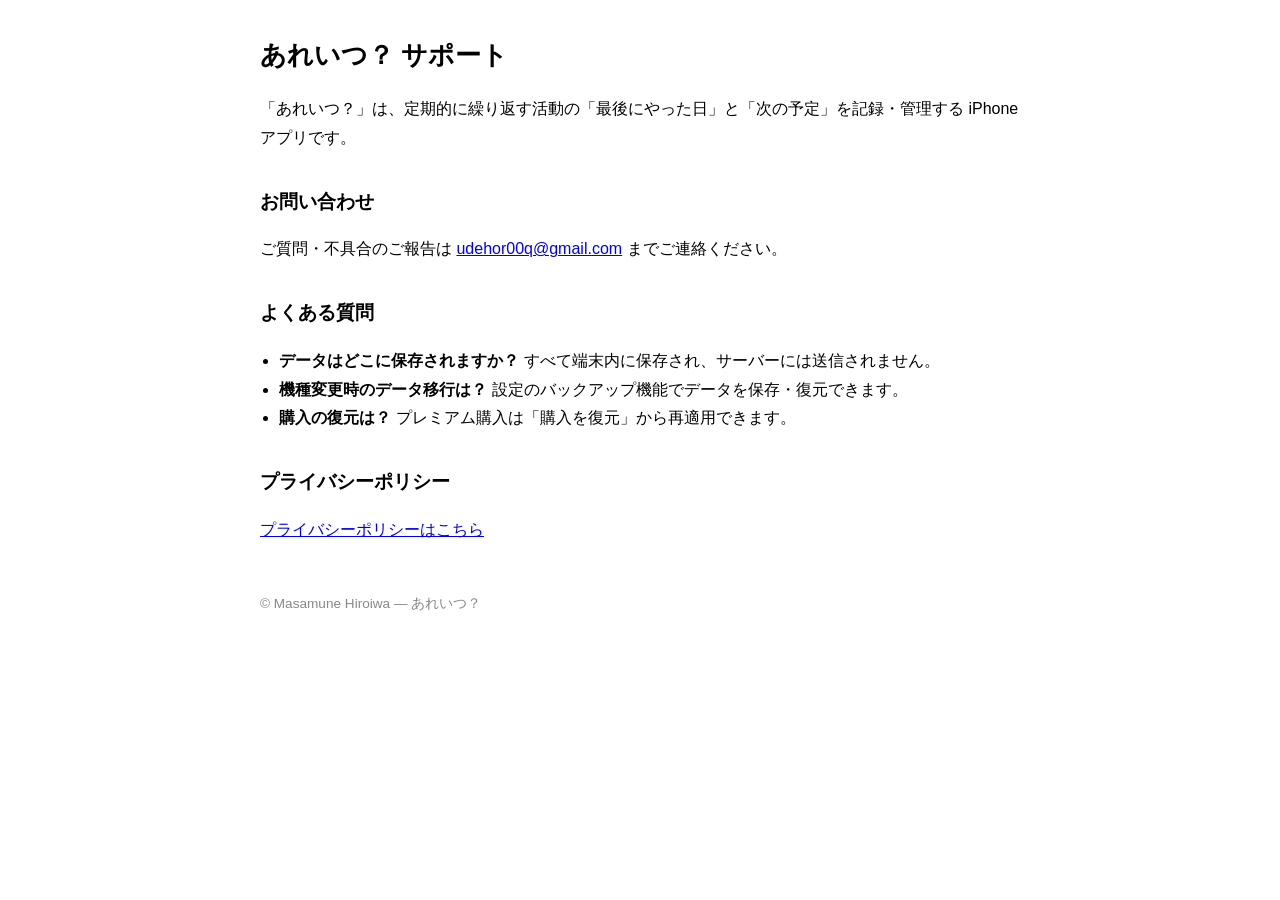
==== docs/areitsu/index.html @ d085ea8a "feat: あれいつ？のサポートページを追加" ====
<!doctype html>
<html lang="ja">
<head>
  <meta charset="utf-8">
  <meta name="viewport" content="width=device-width, initial-scale=1">
  <title>あれいつ？ サポート</title>
  <style>
    :root { color-scheme: light dark; }
    body { font-family: -apple-system, "Hiragino Sans", sans-serif;
           max-width: 760px; margin: 2rem auto; padding: 0 1rem; line-height: 1.8; }
    h1 { font-size: 1.6rem; } h2 { font-size: 1.2rem; margin-top: 2rem; }
    ul { padding-left: 1.2rem; }
    footer { margin-top: 3rem; color: #888; font-size: .85rem; }
  </style>
</head>
<body>
  <h1>あれいつ？ サポート</h1>
  <p>「あれいつ？」は、定期的に繰り返す活動の「最後にやった日」と「次の予定」を記録・管理する iPhone アプリです。</p>

  <h2>お問い合わせ</h2>
  <p>ご質問・不具合のご報告は <a href="mailto:udehor00q@gmail.com">udehor00q@gmail.com</a> までご連絡ください。</p>

  <h2>よくある質問</h2>
  <ul>
    <li><strong>データはどこに保存されますか？</strong> すべて端末内に保存され、サーバーには送信されません。</li>
    <li><strong>機種変更時のデータ移行は？</strong> 設定のバックアップ機能でデータを保存・復元できます。</li>
    <li><strong>購入の復元は？</strong> プレミアム購入は「購入を復元」から再適用できます。</li>
  </ul>

  <h2>プライバシーポリシー</h2>
  <p><a href="./privacy-policy.html">プライバシーポリシーはこちら</a></p>

  <footer>© Masamune Hiroiwa — あれいつ？</footer>
</body>
</html>
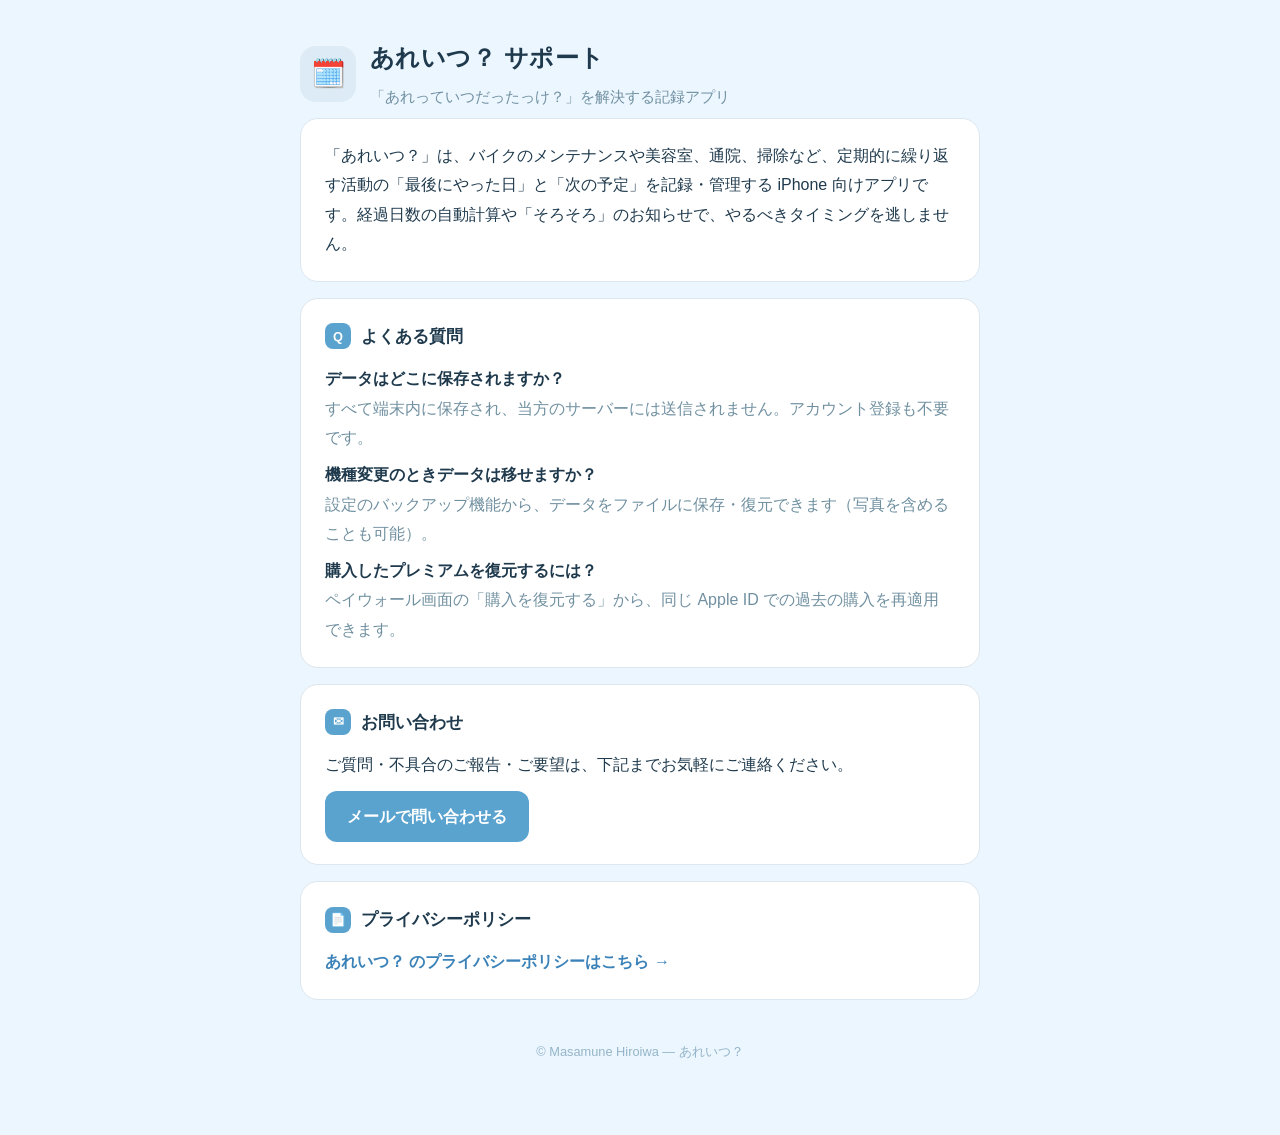
==== commit 84b45602: "design: ポリシー/サポートページをライトモード固定・ブランド配色で刷新 - アプリのデザイントークン(配色/角丸)に合わせた共通 style.css を追加 - ライトモード固定(ダーク追従を" ====
--- a/docs/areitsu/index.html
+++ b/docs/areitsu/index.html
@@ -4,32 +4,44 @@
   <meta charset="utf-8">
   <meta name="viewport" content="width=device-width, initial-scale=1">
   <title>あれいつ？ サポート</title>
-  <style>
-    :root { color-scheme: light dark; }
-    body { font-family: -apple-system, "Hiragino Sans", sans-serif;
-           max-width: 760px; margin: 2rem auto; padding: 0 1rem; line-height: 1.8; }
-    h1 { font-size: 1.6rem; } h2 { font-size: 1.2rem; margin-top: 2rem; }
-    ul { padding-left: 1.2rem; }
-    footer { margin-top: 3rem; color: #888; font-size: .85rem; }
-  </style>
+  <link rel="stylesheet" href="../style.css">
 </head>
 <body>
-  <h1>あれいつ？ サポート</h1>
-  <p>「あれいつ？」は、定期的に繰り返す活動の「最後にやった日」と「次の予定」を記録・管理する iPhone アプリです。</p>
+  <main class="wrap">
+    <div class="hero">
+      <div class="badge">🗓️</div>
+      <div>
+        <h1>あれいつ？ サポート</h1>
+        <p class="lead">「あれっていつだったっけ？」を解決する記録アプリ</p>
+      </div>
+    </div>
 
-  <h2>お問い合わせ</h2>
-  <p>ご質問・不具合のご報告は <a href="mailto:udehor00q@gmail.com">udehor00q@gmail.com</a> までご連絡ください。</p>
+    <div class="card">
+      <p>「あれいつ？」は、バイクのメンテナンスや美容室、通院、掃除など、定期的に繰り返す活動の「最後にやった日」と「次の予定」を記録・管理する iPhone 向けアプリです。経過日数の自動計算や「そろそろ」のお知らせで、やるべきタイミングを逃しません。</p>
+    </div>
 
-  <h2>よくある質問</h2>
-  <ul>
-    <li><strong>データはどこに保存されますか？</strong> すべて端末内に保存され、サーバーには送信されません。</li>
-    <li><strong>機種変更時のデータ移行は？</strong> 設定のバックアップ機能でデータを保存・復元できます。</li>
-    <li><strong>購入の復元は？</strong> プレミアム購入は「購入を復元」から再適用できます。</li>
-  </ul>
+    <div class="card">
+      <h2><span class="n">Q</span>よくある質問</h2>
+      <p><strong>データはどこに保存されますか？</strong><br>
+        <span class="muted">すべて端末内に保存され、当方のサーバーには送信されません。アカウント登録も不要です。</span></p>
+      <p><strong>機種変更のときデータは移せますか？</strong><br>
+        <span class="muted">設定のバックアップ機能から、データをファイルに保存・復元できます（写真を含めることも可能）。</span></p>
+      <p><strong>購入したプレミアムを復元するには？</strong><br>
+        <span class="muted">ペイウォール画面の「購入を復元する」から、同じ Apple ID での過去の購入を再適用できます。</span></p>
+    </div>
 
-  <h2>プライバシーポリシー</h2>
-  <p><a href="./privacy-policy.html">プライバシーポリシーはこちら</a></p>
+    <div class="card">
+      <h2><span class="n">✉</span>お問い合わせ</h2>
+      <p>ご質問・不具合のご報告・ご要望は、下記までお気軽にご連絡ください。</p>
+      <a class="contact-btn" href="mailto:udehor00q@gmail.com">メールで問い合わせる</a>
+    </div>
 
-  <footer>© Masamune Hiroiwa — あれいつ？</footer>
+    <div class="card">
+      <h2><span class="n">📄</span>プライバシーポリシー</h2>
+      <p><a href="privacy-policy.html">あれいつ？ のプライバシーポリシーはこちら →</a></p>
+    </div>
+
+    <footer>© Masamune Hiroiwa — あれいつ？</footer>
+  </main>
 </body>
 </html>
--- a/docs/style.css
+++ b/docs/style.css
@@ -0,0 +1,93 @@
+/* あれいつ？ などのアプリのポリシー/サポートページ共通スタイル。
+   アプリのデザイントークン（requirements 3.1）に合わせたライトモード固定デザイン。 */
+:root {
+  --bg: #ECF6FF;
+  --card: #FFFFFF;
+  --text: #1F3A4D;
+  --sub: #7090A0;
+  --aux: #94B5C8;
+  --border: #DCE7EF;
+  --weak: #ECF2F8;
+  --primary: #5BA3CF;
+  --primary-dark: #3B82B8;
+  --primary-light: #DCEBF5;
+}
+
+* { box-sizing: border-box; }
+html { color-scheme: light; }           /* ダークモードに追従させずライト固定 */
+
+body {
+  margin: 0;
+  background: var(--bg);
+  color: var(--text);
+  font-family: -apple-system, BlinkMacSystemFont, "Hiragino Sans",
+    "Hiragino Kaku Gothic ProN", Meiryo, sans-serif;
+  line-height: 1.85;
+  -webkit-font-smoothing: antialiased;
+  text-rendering: optimizeLegibility;
+}
+
+.wrap { max-width: 720px; margin: 0 auto; padding: 36px 20px 72px; }
+
+/* ヒーロー */
+.hero { display: flex; align-items: center; gap: 14px; margin-bottom: 6px; }
+.badge {
+  width: 56px; height: 56px; border-radius: 16px;
+  background: var(--primary-light);
+  display: flex; align-items: center; justify-content: center;
+  font-size: 28px; flex: none;
+}
+.hero h1 { font-size: 1.5rem; margin: 0; letter-spacing: .02em; }
+.hero .lead { color: var(--sub); font-size: .95rem; margin: 3px 0 0; }
+
+.updated {
+  display: inline-block; margin: 16px 0 26px; padding: 5px 13px;
+  border-radius: 999px; background: var(--primary-light);
+  color: var(--primary-dark); font-size: .8rem; font-weight: 600;
+}
+
+/* カード */
+.card {
+  background: var(--card); border: 1px solid var(--border);
+  border-radius: 18px; padding: 22px 24px; margin: 0 0 16px;
+}
+.card h2 {
+  font-size: 1.05rem; margin: 0 0 12px; display: flex; align-items: center; gap: 10px;
+}
+.card h2 .n {
+  display: inline-flex; align-items: center; justify-content: center;
+  width: 26px; height: 26px; border-radius: 8px;
+  background: var(--primary); color: #fff; font-size: .8rem; font-weight: 700; flex: none;
+}
+.card p { margin: .45em 0; }
+.card p:first-of-type { margin-top: 0; }
+.card p:last-child { margin-bottom: 0; }
+
+ul { padding-left: 1.25em; margin: .5em 0; }
+li { margin: .3em 0; }
+
+a { color: var(--primary-dark); text-decoration: none; font-weight: 600; }
+a:hover { text-decoration: underline; }
+
+.contact-btn {
+  display: inline-block; margin-top: 4px; padding: 11px 22px;
+  border-radius: 12px; background: var(--primary); color: #fff !important; font-weight: 700;
+}
+.contact-btn:hover { background: var(--primary-dark); text-decoration: none; }
+
+.muted { color: var(--sub); }
+.small { font-size: .85rem; }
+
+footer { margin-top: 40px; text-align: center; color: var(--aux); font-size: .8rem; }
+
+/* アプリ一覧（index） */
+.applist { list-style: none; padding: 0; margin: 0; }
+.applist a {
+  display: flex; align-items: center; justify-content: space-between;
+  background: var(--card); border: 1px solid var(--border); border-radius: 14px;
+  padding: 16px 18px; margin: 0 0 12px; color: var(--text); font-weight: 600;
+}
+.applist a:hover { border-color: var(--primary); text-decoration: none; }
+.applist .meta { display: flex; flex-direction: column; gap: 2px; }
+.applist .meta small { color: var(--sub); font-weight: 400; }
+.applist .arrow { color: var(--aux); font-size: 1.1rem; }
